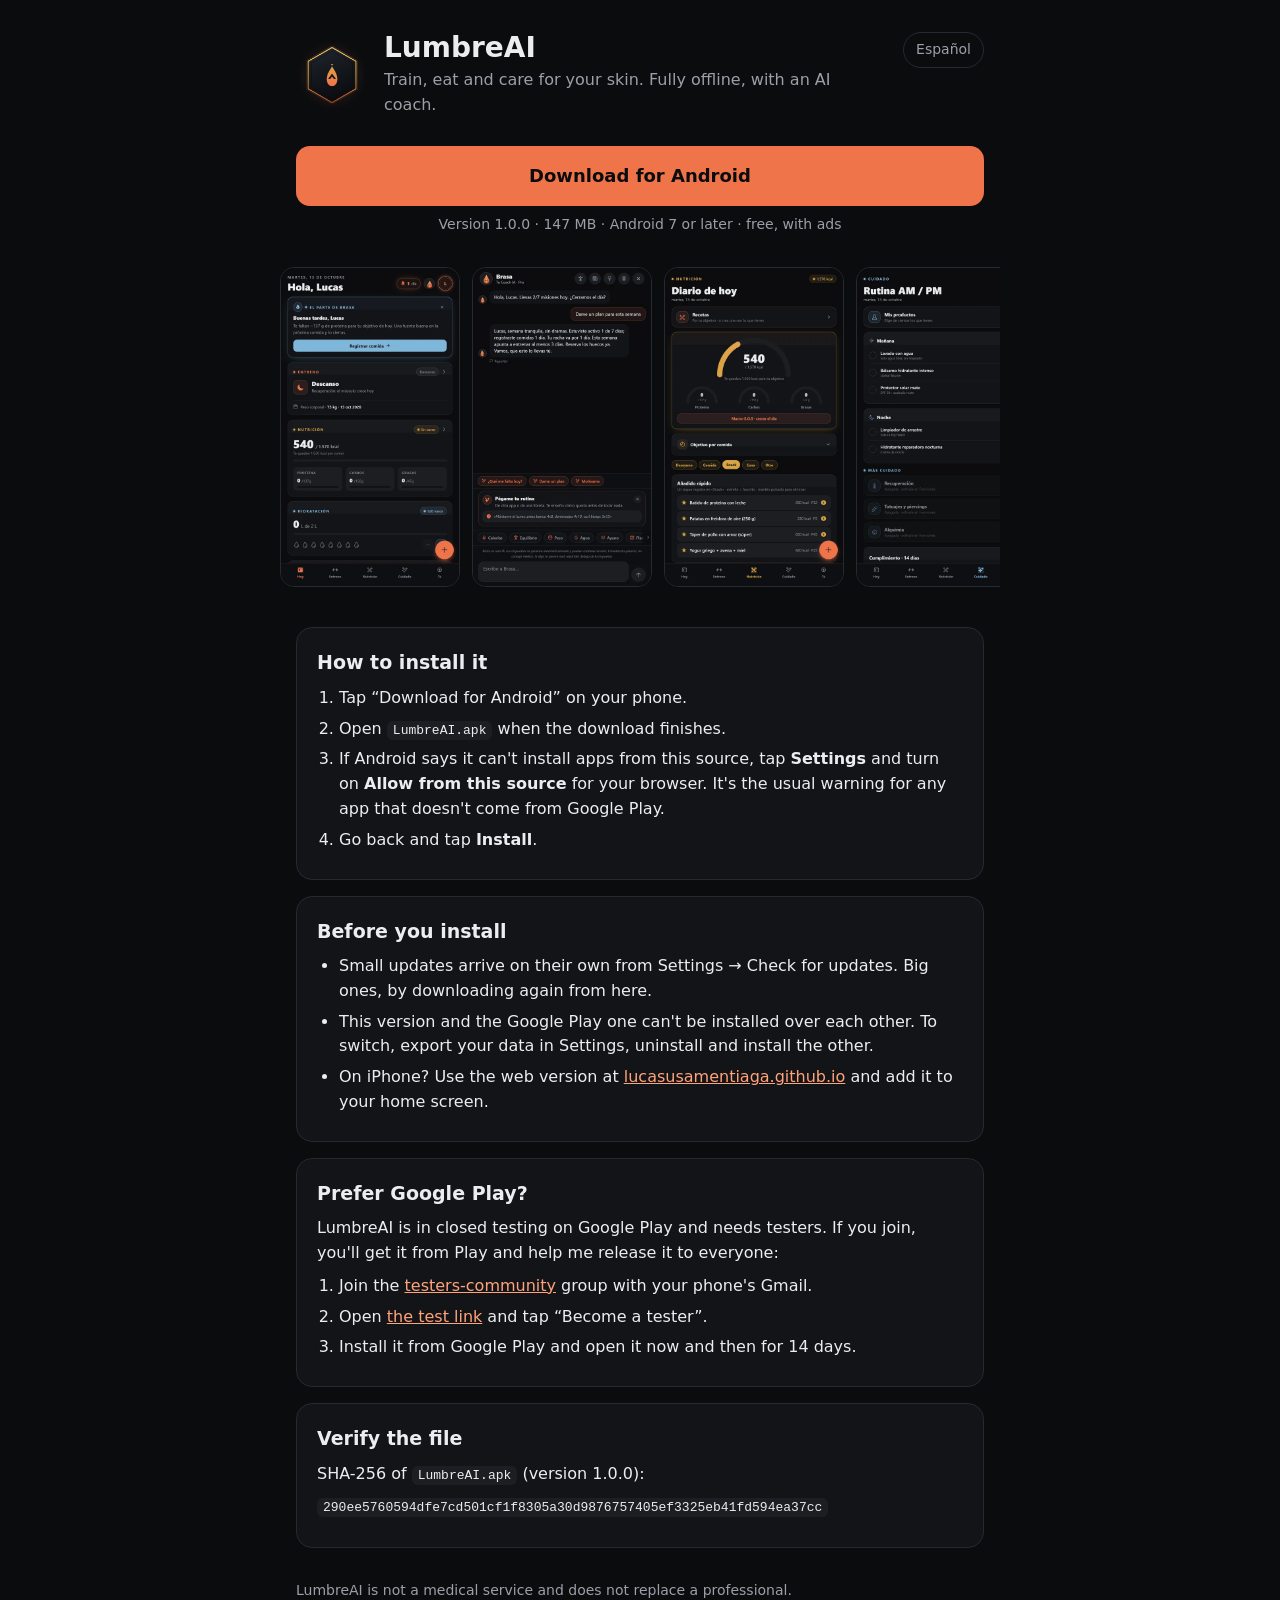
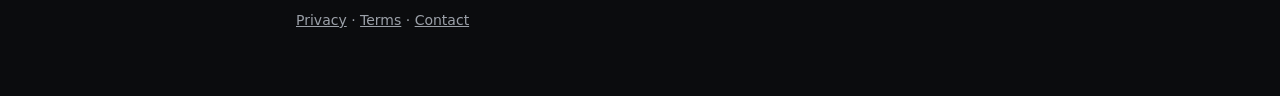
==== descargar/index.html @ 96aeec44 "Pagina de descarga de LumbreAI para Android" ====
<!doctype html>
<html lang="es">
<head>
<meta charset="utf-8">
<meta name="viewport" content="width=device-width, initial-scale=1">
<title>Descargar LumbreAI para Android</title>
<meta name="description" content="Descarga LumbreAI para Android: entrena, come y cuida tu piel, todo offline y con un coach de IA.">
<link rel="icon" href="/icon-192.png">
<style>
  :root {
    --bg: #0B0C0E; --surface: #131418; --raised: #1C1E23; --line: #262932;
    --ink: #ECEDEE; --dim: #9BA0A8; --ember: #F0744A; --ember-hi: #FFA37A;
  }
  * { box-sizing: border-box; }
  html { -webkit-text-size-adjust: 100%; }
  body { margin: 0; background: var(--bg); color: var(--ink);
    font: 16px/1.55 system-ui, -apple-system, "Segoe UI", Roboto, sans-serif; }
  main { max-width: 720px; margin: 0 auto; padding: 32px 16px 56px; }
  header { display: flex; align-items: center; gap: 16px; }
  header img { width: 72px; height: 72px; border-radius: 18px; flex-shrink: 0; }
  h1 { margin: 0; font-size: 28px; line-height: 1.15; }
  .lema { margin: 4px 0 0; color: var(--dim); }
  .idioma { margin-left: auto; align-self: flex-start; background: none; border: 1px solid var(--line);
    color: var(--dim); border-radius: 999px; padding: 6px 12px; font: inherit; font-size: 14px; cursor: pointer; }
  .boton { display: block; margin: 28px 0 8px; padding: 16px 20px; border-radius: 14px; text-align: center;
    background: var(--ember); color: #0B0C0E; font-weight: 700; font-size: 18px; text-decoration: none; }
  .boton:hover, .boton:focus-visible { background: var(--ember-hi); }
  .datos { margin: 0; color: var(--dim); font-size: 14px; text-align: center; }
  .capturas { display: flex; gap: 12px; overflow-x: auto; margin: 32px -16px; padding: 0 16px 8px;
    scroll-snap-type: x mandatory; }
  .capturas img { width: 180px; height: 320px; flex-shrink: 0; border-radius: 14px;
    border: 1px solid var(--line); scroll-snap-align: start; background: var(--surface); }
  section { background: var(--surface); border: 1px solid var(--line); border-radius: 16px;
    padding: 20px; margin: 16px 0; }
  h2 { margin: 0 0 8px; font-size: 19px; }
  ol, ul { margin: 0; padding-left: 22px; }
  li { margin: 6px 0; }
  p { margin: 8px 0; }
  a { color: var(--ember-hi); }
  code { background: var(--raised); padding: 2px 6px; border-radius: 6px; font-size: 13px;
    word-break: break-all; }
  footer { margin-top: 32px; color: var(--dim); font-size: 14px; }
  footer a { color: var(--dim); }
  [data-en] { display: none; }
  html[lang="en"] [data-es] { display: none; }
  html[lang="en"] [data-en] { display: revert; }
</style>
</head>
<body>
<main>
  <header>
    <img src="/icon-512.png" alt="">
    <div>
      <h1>LumbreAI</h1>
      <p class="lema" data-es>Entrena, come y cuida tu piel. Todo offline y con un coach de IA.</p>
      <p class="lema" data-en>Train, eat and care for your skin. Fully offline, with an AI coach.</p>
    </div>
    <button class="idioma" type="button" id="idioma">English</button>
  </header>

  <a class="boton" href="https://github.com/lucasusamentiaga/lucasusamentiaga.github.io/releases/latest/download/LumbreAI.apk">
    <span data-es>Descargar para Android</span><span data-en>Download for Android</span>
  </a>
  <p class="datos" data-es>Versión 1.0.0 · 147 MB · Android 7 o superior · gratis, con anuncios</p>
  <p class="datos" data-en>Version 1.0.0 · 147 MB · Android 7 or later · free, with ads</p>

  <div class="capturas">
    <img src="1-hoy.webp" alt="Pantalla Hoy" loading="lazy" width="180" height="320">
    <img src="2-brasa.webp" alt="Brasa, el coach de IA" loading="lazy" width="180" height="320">
    <img src="3-nutricion.webp" alt="Diario de nutrición" loading="lazy" width="180" height="320">
    <img src="6-skincare.webp" alt="Rutina de skincare" loading="lazy" width="180" height="320">
  </div>

  <section>
    <h2 data-es>Cómo instalarla</h2><h2 data-en>How to install it</h2>
    <ol data-es>
      <li>Pulsa «Descargar para Android» desde tu móvil.</li>
      <li>Abre el archivo <code>LumbreAI.apk</code> cuando termine la descarga.</li>
      <li>Si Android avisa de que no permite instalar apps de esta fuente, toca <strong>Ajustes</strong> y activa <strong>Permitir de esta fuente</strong> para tu navegador. Es el aviso normal de cualquier app que no viene de Google Play.</li>
      <li>Vuelve atrás y pulsa <strong>Instalar</strong>.</li>
    </ol>
    <ol data-en>
      <li>Tap “Download for Android” on your phone.</li>
      <li>Open <code>LumbreAI.apk</code> when the download finishes.</li>
      <li>If Android says it can't install apps from this source, tap <strong>Settings</strong> and turn on <strong>Allow from this source</strong> for your browser. It's the usual warning for any app that doesn't come from Google Play.</li>
      <li>Go back and tap <strong>Install</strong>.</li>
    </ol>
  </section>

  <section>
    <h2 data-es>Antes de instalar</h2><h2 data-en>Before you install</h2>
    <ul data-es>
      <li>Las actualizaciones pequeñas llegan solas desde Ajustes → Buscar actualizaciones. Las grandes, volviendo a descargar desde aquí.</li>
      <li>Esta versión y la de Google Play no se pueden instalar una encima de la otra. Para cambiar, exporta tus datos en Ajustes, desinstala e instala la otra.</li>
      <li>¿Tienes iPhone? Usa la versión web en <a href="/">lucasusamentiaga.github.io</a> y añádela a tu pantalla de inicio.</li>
    </ul>
    <ul data-en>
      <li>Small updates arrive on their own from Settings → Check for updates. Big ones, by downloading again from here.</li>
      <li>This version and the Google Play one can't be installed over each other. To switch, export your data in Settings, uninstall and install the other.</li>
      <li>On iPhone? Use the web version at <a href="/">lucasusamentiaga.github.io</a> and add it to your home screen.</li>
    </ul>
  </section>

  <section>
    <h2 data-es>¿Prefieres Google Play?</h2><h2 data-en>Prefer Google Play?</h2>
    <p data-es>LumbreAI está en prueba cerrada en Google Play y necesita testers. Si te apuntas, la tendrás desde Play y me ayudas a publicarla para todo el mundo:</p>
    <p data-en>LumbreAI is in closed testing on Google Play and needs testers. If you join, you'll get it from Play and help me release it to everyone:</p>
    <ol data-es>
      <li>Únete al grupo <a href="https://groups.google.com/g/testers-community">testers-community</a> con tu Gmail del móvil.</li>
      <li>Abre <a href="https://play.google.com/apps/testing/com.lukit.lumbreai">el enlace de la prueba</a> y pulsa «Convertirse en tester».</li>
      <li>Instálala desde Google Play y ábrela de vez en cuando durante 14 días.</li>
    </ol>
    <ol data-en>
      <li>Join the <a href="https://groups.google.com/g/testers-community">testers-community</a> group with your phone's Gmail.</li>
      <li>Open <a href="https://play.google.com/apps/testing/com.lukit.lumbreai">the test link</a> and tap “Become a tester”.</li>
      <li>Install it from Google Play and open it now and then for 14 days.</li>
    </ol>
  </section>

  <section>
    <h2 data-es>Comprobar el archivo</h2><h2 data-en>Verify the file</h2>
    <p data-es>Huella SHA-256 de <code>LumbreAI.apk</code> (versión 1.0.0):</p>
    <p data-en>SHA-256 of <code>LumbreAI.apk</code> (version 1.0.0):</p>
    <p><code>290ee5760594dfe7cd501cf1f8305a30d9876757405ef3325eb41fd594ea37cc</code></p>
  </section>

  <footer>
    <p data-es>LumbreAI no es un servicio médico ni sustituye a un profesional.</p>
    <p data-en>LumbreAI is not a medical service and does not replace a professional.</p>
    <p>
      <a href="/lumbreai-legal/privacidad.html"><span data-es>Privacidad</span><span data-en>Privacy</span></a> ·
      <a href="/lumbreai-legal/terminos.html"><span data-es>Términos</span><span data-en>Terms</span></a> ·
      <a href="mailto:lucasusamentiaga@gmail.com"><span data-es>Contacto</span><span data-en>Contact</span></a>
    </p>
  </footer>
</main>
<script>
  (function () {
    var raiz = document.documentElement, boton = document.getElementById('idioma');
    function poner(l) {
      raiz.lang = l;
      boton.textContent = l === 'en' ? 'Español' : 'English';
      document.title = l === 'en' ? 'Download LumbreAI for Android' : 'Descargar LumbreAI para Android';
    }
    var guardado = null;
    try { guardado = localStorage.getItem('lumbre-descargar-idioma'); } catch (e) {}
    poner(guardado || ((navigator.language || 'es').toLowerCase().indexOf('es') === 0 ? 'es' : 'en'));
    boton.addEventListener('click', function () {
      var l = raiz.lang === 'en' ? 'es' : 'en';
      poner(l);
      try { localStorage.setItem('lumbre-descargar-idioma', l); } catch (e) {}
    });
  })();
</script>
</body>
</html>
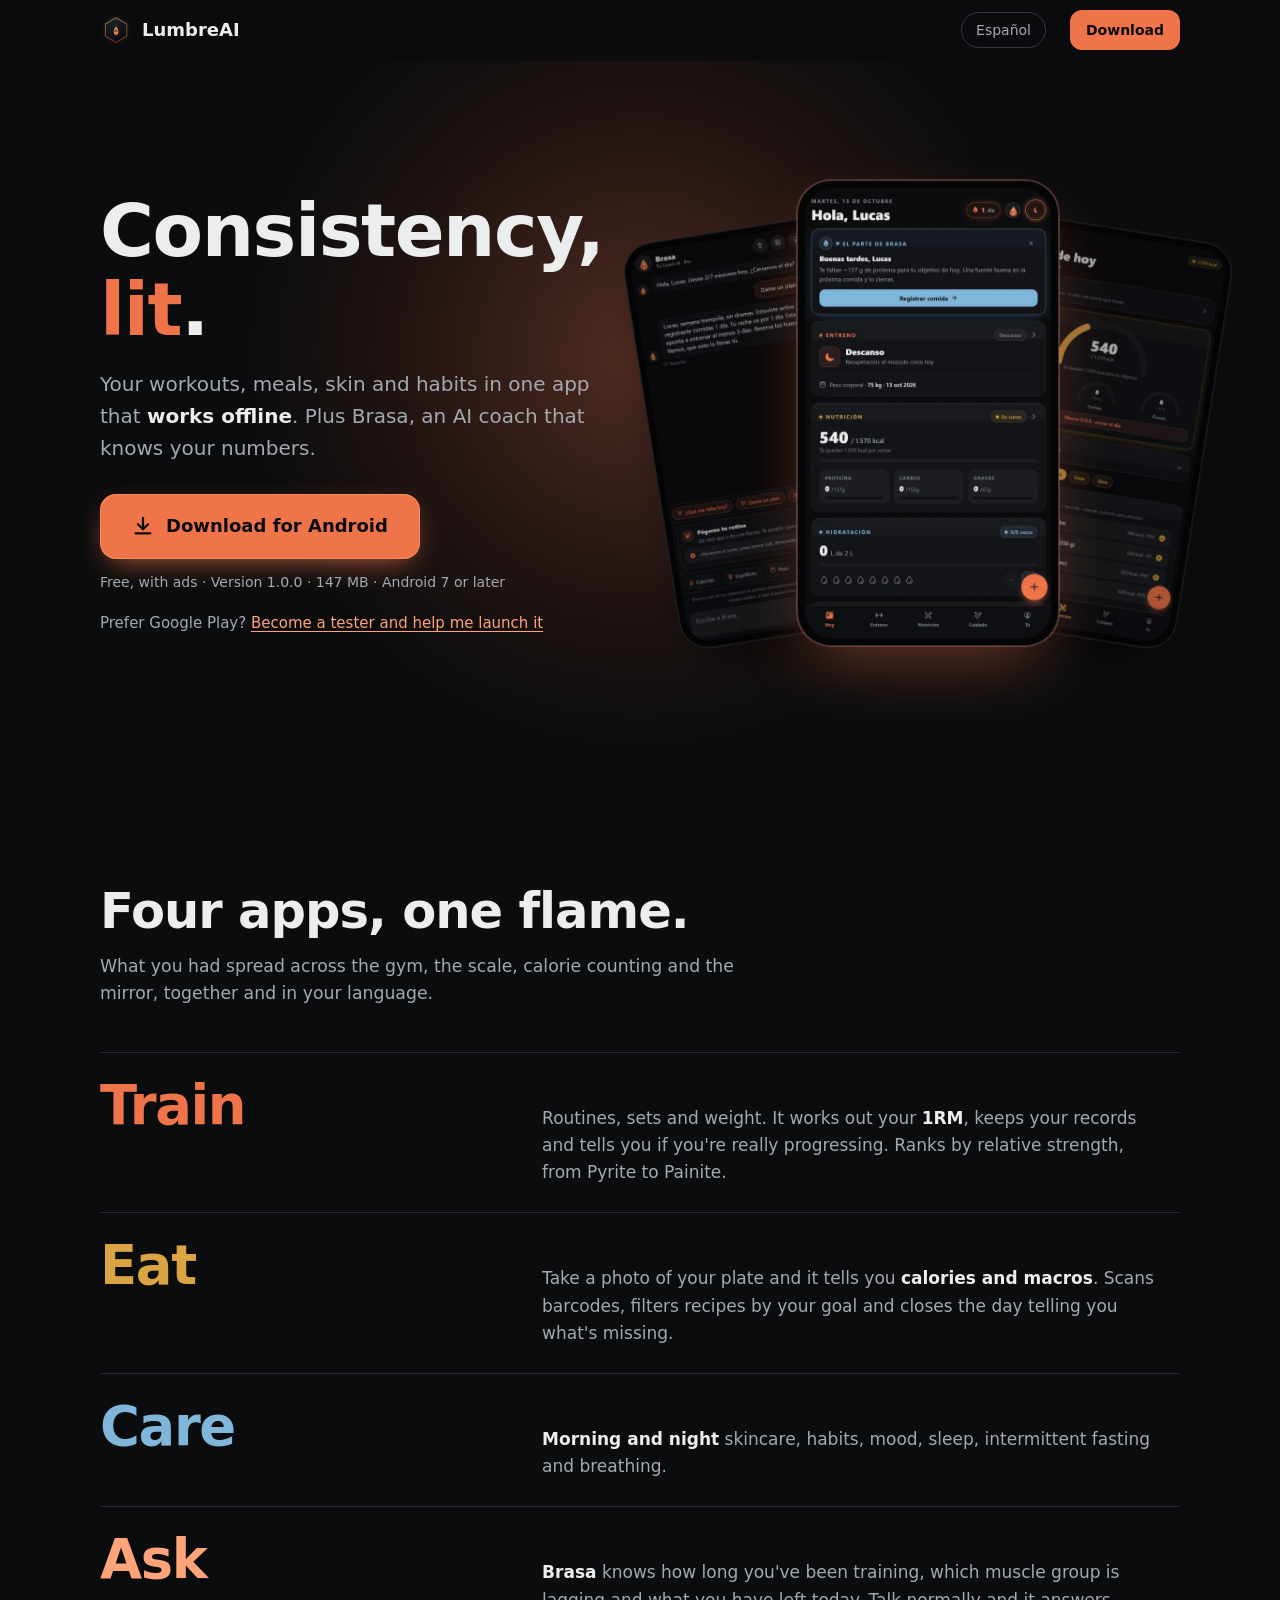
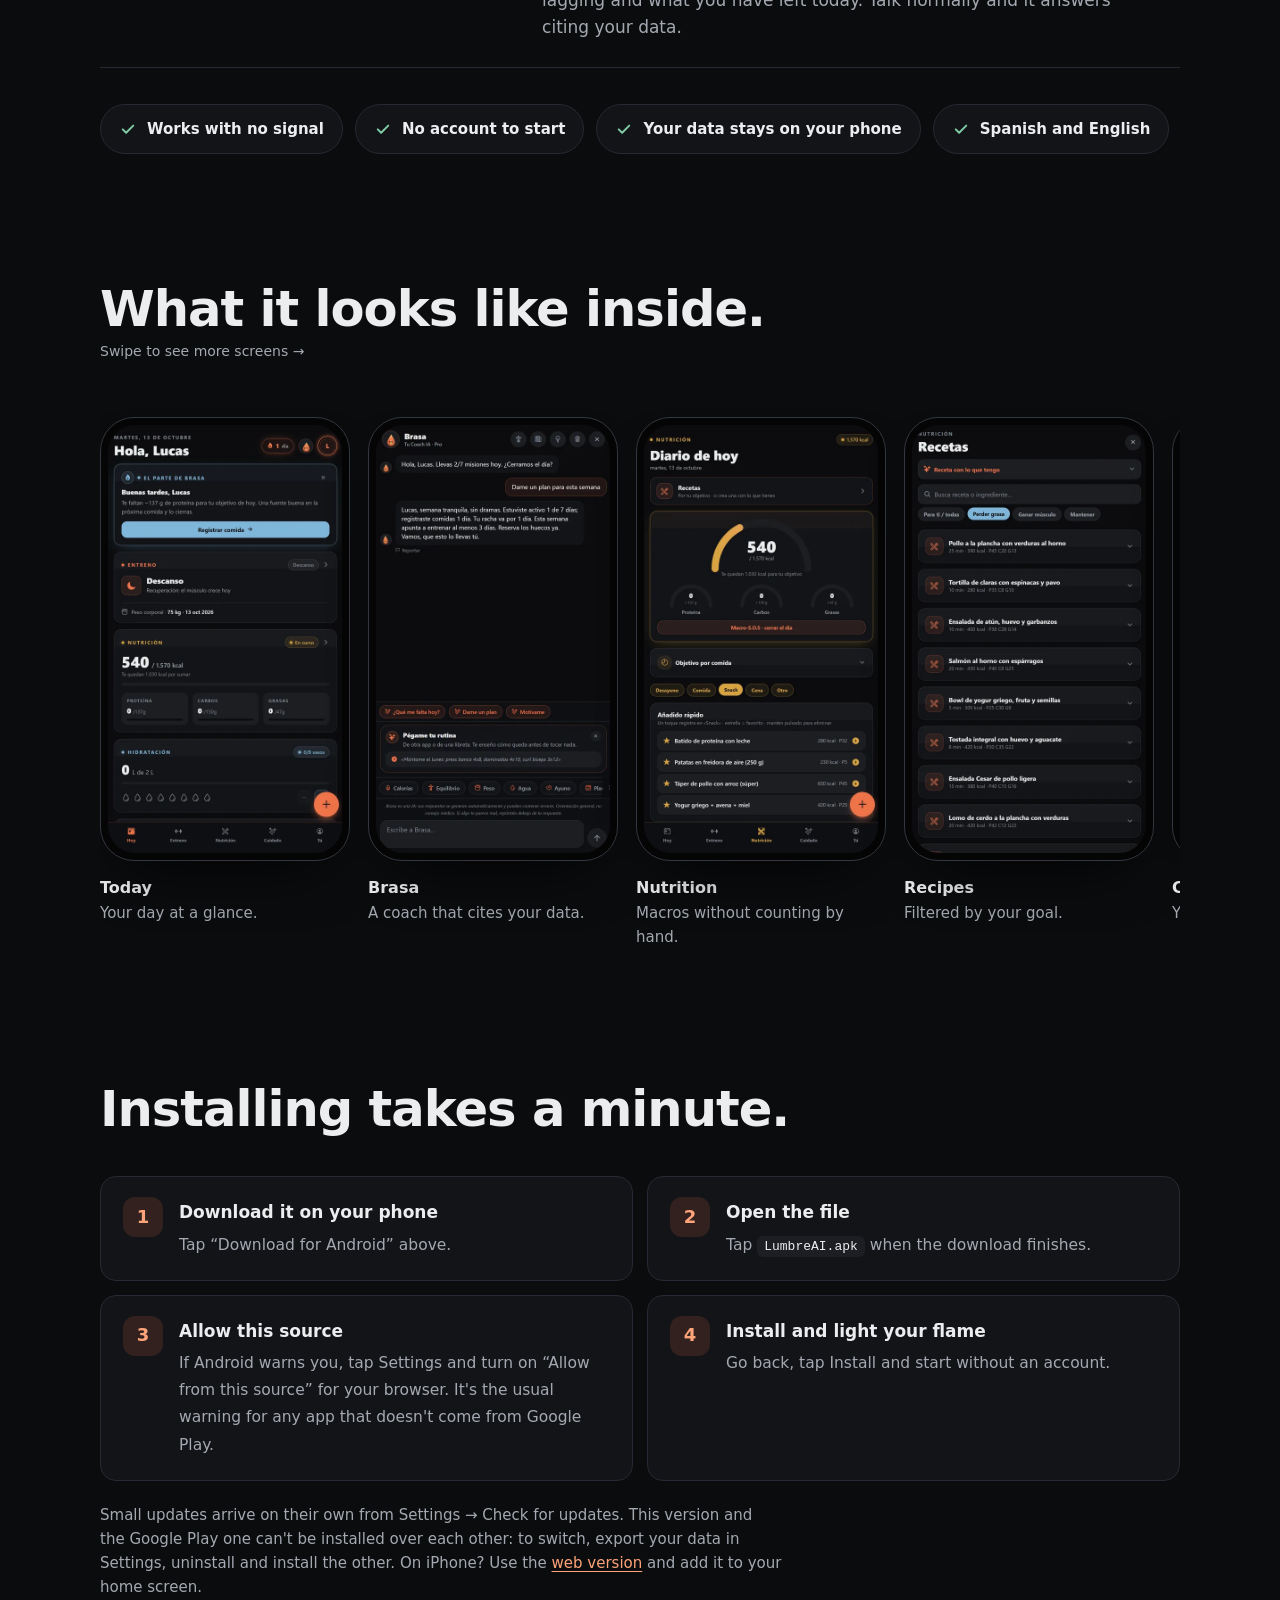
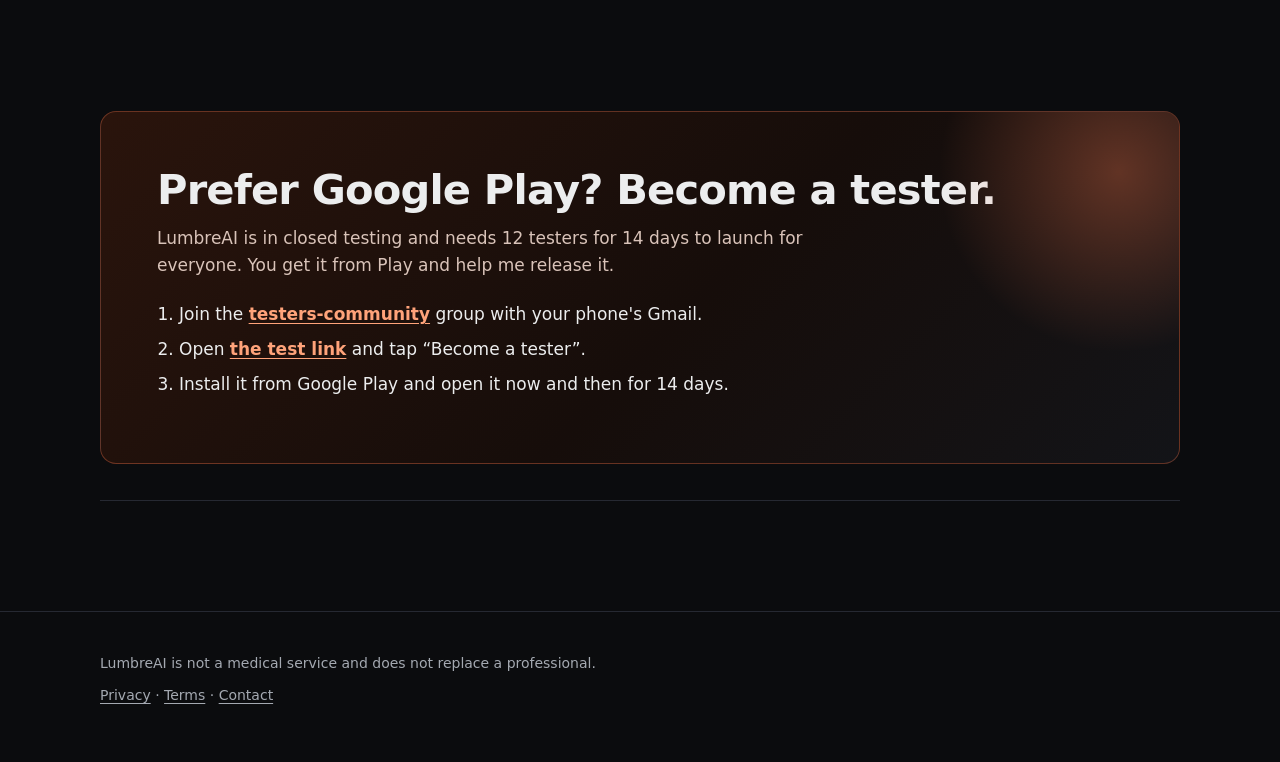
==== commit e5c4d85b: "Pagina de descarga mas visual: portada con telefonos, modulos y galeria" ====
--- a/descargar/index.html
+++ b/descargar/index.html
@@ -2,129 +2,382 @@
 <html lang="es">
 <head>
 <meta charset="utf-8">
-<meta name="viewport" content="width=device-width, initial-scale=1">
+<meta name="viewport" content="width=device-width, initial-scale=1, viewport-fit=cover">
 <title>Descargar LumbreAI para Android</title>
-<meta name="description" content="Descarga LumbreAI para Android: entrena, come y cuida tu piel, todo offline y con un coach de IA.">
+<meta name="description" content="LumbreAI para Android: entrenos, comidas, piel y hábitos en una sola app que funciona sin conexión, con un coach de IA que conoce tus números.">
+<meta name="theme-color" content="#0B0C0E">
+<meta property="og:title" content="LumbreAI para Android">
+<meta property="og:description" content="Entrena, come y cuida tu piel. Todo offline y con un coach de IA.">
+<meta property="og:image" content="https://lucasusamentiaga.github.io/icon-512.png">
 <link rel="icon" href="/icon-192.png">
 <style>
   :root {
-    --bg: #0B0C0E; --surface: #131418; --raised: #1C1E23; --line: #262932;
-    --ink: #ECEDEE; --dim: #9BA0A8; --ember: #F0744A; --ember-hi: #FFA37A;
+    --bg: #0B0C0E;
+    --surface: #131418;
+    --raised: #1C1E23;
+    --line: #262932;
+    --line-hi: #33373F;
+    --ink: #ECEDEE;
+    --dim: #A4A9B1;
+    --ember: #F0744A;
+    --ember-hi: #FFA37A;
+    --ember-lo: #B14A2A;
+    --gold: #D9A441;
+    --glacier: #7FB6D9;
+    --success: #7FCBA6;
+    --ease: cubic-bezier(0.22, 1, 0.36, 1);
+    --ancho: 1120px;
+    --z-cabecera: 10;
   }
   * { box-sizing: border-box; }
-  html { -webkit-text-size-adjust: 100%; }
-  body { margin: 0; background: var(--bg); color: var(--ink);
-    font: 16px/1.55 system-ui, -apple-system, "Segoe UI", Roboto, sans-serif; }
-  main { max-width: 720px; margin: 0 auto; padding: 32px 16px 56px; }
-  header { display: flex; align-items: center; gap: 16px; }
-  header img { width: 72px; height: 72px; border-radius: 18px; flex-shrink: 0; }
-  h1 { margin: 0; font-size: 28px; line-height: 1.15; }
-  .lema { margin: 4px 0 0; color: var(--dim); }
-  .idioma { margin-left: auto; align-self: flex-start; background: none; border: 1px solid var(--line);
-    color: var(--dim); border-radius: 999px; padding: 6px 12px; font: inherit; font-size: 14px; cursor: pointer; }
-  .boton { display: block; margin: 28px 0 8px; padding: 16px 20px; border-radius: 14px; text-align: center;
-    background: var(--ember); color: #0B0C0E; font-weight: 700; font-size: 18px; text-decoration: none; }
-  .boton:hover, .boton:focus-visible { background: var(--ember-hi); }
-  .datos { margin: 0; color: var(--dim); font-size: 14px; text-align: center; }
-  .capturas { display: flex; gap: 12px; overflow-x: auto; margin: 32px -16px; padding: 0 16px 8px;
-    scroll-snap-type: x mandatory; }
-  .capturas img { width: 180px; height: 320px; flex-shrink: 0; border-radius: 14px;
-    border: 1px solid var(--line); scroll-snap-align: start; background: var(--surface); }
-  section { background: var(--surface); border: 1px solid var(--line); border-radius: 16px;
-    padding: 20px; margin: 16px 0; }
-  h2 { margin: 0 0 8px; font-size: 19px; }
-  ol, ul { margin: 0; padding-left: 22px; }
-  li { margin: 6px 0; }
-  p { margin: 8px 0; }
-  a { color: var(--ember-hi); }
-  code { background: var(--raised); padding: 2px 6px; border-radius: 6px; font-size: 13px;
-    word-break: break-all; }
-  footer { margin-top: 32px; color: var(--dim); font-size: 14px; }
-  footer a { color: var(--dim); }
+  html { -webkit-text-size-adjust: 100%; scroll-behavior: smooth; }
+  body {
+    margin: 0;
+    background: var(--bg);
+    color: var(--ink);
+    font: 17px/1.6 system-ui, -apple-system, "Segoe UI", Roboto, "Helvetica Neue", sans-serif;
+    overflow-x: clip;
+  }
+  html { overflow-x: clip; }
+  img { display: block; max-width: 100%; }
+  a { color: var(--ember-hi); text-underline-offset: 3px; }
+  h1, h2, h3 { text-wrap: balance; margin: 0; line-height: 1.08; letter-spacing: -0.02em; }
+  p { margin: 0; text-wrap: pretty; }
+  .contenedor { max-width: var(--ancho); margin: 0 auto; padding: 0 20px; }
+
   [data-en] { display: none; }
   html[lang="en"] [data-es] { display: none; }
   html[lang="en"] [data-en] { display: revert; }
+
+  /* ---------- Cabecera ---------- */
+  .barra {
+    position: sticky; top: 0; z-index: var(--z-cabecera);
+    background: rgb(11 12 14 / 0.82);
+    backdrop-filter: blur(12px); -webkit-backdrop-filter: blur(12px);
+    border-bottom: 1px solid transparent;
+  }
+  .barra .contenedor { display: flex; align-items: center; gap: 12px; height: 60px; }
+  .marca { display: flex; align-items: center; gap: 10px; color: var(--ink); text-decoration: none; font-weight: 800; font-size: 18px; }
+  .marca img { width: 32px; height: 32px; border-radius: 9px; }
+  .idioma {
+    margin-left: auto; background: none; color: var(--dim); font: inherit; font-size: 14px;
+    border: 1px solid var(--line-hi); border-radius: 999px; padding: 6px 14px; cursor: pointer;
+  }
+  .idioma:hover { color: var(--ink); border-color: var(--dim); }
+  .barra .mini { display: none; }
+
+  /* ---------- Portada ---------- */
+  .portada { position: relative; padding: 40px 0 72px; isolation: isolate; overflow-x: clip; }
+  .portada::before {
+    content: ""; position: absolute; z-index: -1;
+    left: 50%; top: 40%; width: min(1100px, 160vw); aspect-ratio: 1;
+    translate: -50% -50%;
+    background: radial-gradient(closest-side, rgb(240 116 74 / 0.30), rgb(177 74 42 / 0.12) 45%, transparent 72%);
+    animation: latido 5.5s ease-in-out infinite alternate;
+    pointer-events: none;
+  }
+  @keyframes latido {
+    from { opacity: 0.75; scale: 0.96; }
+    to   { opacity: 1;    scale: 1.04; }
+  }
+  .portada .contenedor { display: grid; gap: 48px; align-items: center; }
+  .titular h1 { font-size: clamp(2.6rem, 8vw, 4.6rem); font-weight: 850; }
+  .titular h1 em { font-style: normal; color: var(--ember); }
+  .bajada { margin-top: 18px; font-size: clamp(1.05rem, 2.4vw, 1.25rem); color: var(--dim); max-width: 34em; }
+  .bajada strong { color: var(--ink); font-weight: 600; }
+
+  .descargar {
+    display: inline-flex; align-items: center; justify-content: center; gap: 12px;
+    margin-top: 30px; padding: 18px 28px; min-width: min(100%, 320px);
+    border-radius: 16px; text-decoration: none;
+    background: var(--ember); color: #0B0C0E; font-weight: 800; font-size: 18px;
+    box-shadow: 0 0 0 1px rgb(255 163 122 / 0.5) inset, 0 10px 30px -10px rgb(240 116 74 / 0.8);
+    transition: background-color 200ms var(--ease), translate 200ms var(--ease), box-shadow 200ms var(--ease);
+  }
+  .descargar:hover { background: var(--ember-hi); translate: 0 -2px; box-shadow: 0 0 0 1px rgb(255 163 122 / 0.6) inset, 0 16px 36px -10px rgb(240 116 74 / 0.9); }
+  .descargar:active { translate: 0 0; }
+  .descargar:focus-visible, .idioma:focus-visible, a:focus-visible, summary:focus-visible { outline: 2px solid var(--ember-hi); outline-offset: 3px; }
+  .descargar svg { width: 22px; height: 22px; flex-shrink: 0; }
+  .datos { margin-top: 12px; color: var(--dim); font-size: 14px; }
+  .otra-via { margin-top: 18px; font-size: 15px; color: var(--dim); }
+
+  /* ---------- Teléfonos ---------- */
+  .telefono {
+    position: relative; width: 100%;
+    aspect-ratio: 9 / 16; padding: 7px;
+    background: #050506; border-radius: 34px;
+    border: 1px solid var(--line-hi);
+    box-shadow: 0 30px 60px -30px rgb(0 0 0 / 0.9);
+  }
+  .telefono img { width: 100%; height: 100%; object-fit: cover; border-radius: 27px; }
+  .abanico { position: relative; height: clamp(380px, 92vw, 560px); max-width: 560px; margin: 0 auto; width: 100%; }
+  .abanico .pieza { position: absolute; top: 50%; left: 50%; width: clamp(170px, 44vw, 262px); translate: -50% -50%; }
+  .abanico .pieza:nth-child(1) { rotate: -9deg; scale: 0.88; translate: -112% -46%; z-index: 1; }
+  .abanico .pieza:nth-child(2) { z-index: 3; }
+  .abanico .pieza:nth-child(3) { rotate: 9deg; scale: 0.88; translate: 12% -46%; z-index: 2; }
+  .abanico .pieza:nth-child(1) .telefono, .abanico .pieza:nth-child(3) .telefono { filter: brightness(0.72); }
+  .abanico .pieza:nth-child(2) .telefono { box-shadow: 0 0 0 1px rgb(240 116 74 / 0.35), 0 30px 70px -20px rgb(240 116 74 / 0.45); }
+  .abanico .telefono { animation: subir 900ms var(--ease) both; }
+  .abanico .pieza:nth-child(1) .telefono { animation-delay: 120ms; }
+  .abanico .pieza:nth-child(3) .telefono { animation-delay: 220ms; }
+  @keyframes subir { from { opacity: 0; translate: 0 36px; } to { opacity: 1; translate: 0 0; } }
+
+  /* ---------- Bloques ---------- */
+  .bloque { padding: 88px 0; }
+  .bloque h2 { font-size: clamp(2rem, 5vw, 3.1rem); font-weight: 820; }
+  .bloque .intro { margin-top: 14px; color: var(--dim); max-width: 38em; font-size: 1.08rem; }
+
+  /* Módulos: lista tipográfica, cada uno en su color de la app */
+  .modulos { list-style: none; margin: 44px 0 0; padding: 0; border-top: 1px solid var(--line); }
+  .modulos li {
+    display: grid; gap: 6px 32px; padding: 26px 0;
+    border-bottom: 1px solid var(--line);
+  }
+  .modulos .nombre { font-size: clamp(2rem, 6vw, 3.4rem); font-weight: 850; line-height: 1; letter-spacing: -0.025em; }
+  .modulos p { color: var(--dim); max-width: 36em; }
+  .modulos p strong { color: var(--ink); font-weight: 600; }
+  .c-ember { color: var(--ember); } .c-gold { color: var(--gold); } .c-glacier { color: var(--glacier); } .c-hi { color: var(--ember-hi); }
+
+  /* Galería deslizable */
+  .galeria {
+    display: flex; gap: 18px; overflow-x: auto; scroll-snap-type: x mandatory;
+    margin: 40px -20px 0; padding: 10px 20px 22px; scrollbar-width: thin; scrollbar-color: var(--line-hi) transparent;
+  }
+  .galeria figure { margin: 0; flex: 0 0 clamp(200px, 58vw, 250px); scroll-snap-align: center; }
+  .galeria figcaption { margin-top: 14px; font-size: 15px; color: var(--dim); }
+  .galeria figcaption b { display: block; color: var(--ink); font-size: 16px; }
+  .pista { margin-top: 4px; color: var(--dim); font-size: 14px; }
+
+  /* Principios */
+  .principios { display: flex; flex-wrap: wrap; gap: 12px; margin-top: 36px; padding: 0; list-style: none; }
+  .principios li {
+    display: inline-flex; align-items: center; gap: 10px;
+    padding: 12px 18px; border-radius: 999px; background: var(--surface); border: 1px solid var(--line);
+    font-weight: 600; font-size: 15px;
+  }
+  .principios svg { width: 18px; height: 18px; color: var(--success); flex-shrink: 0; }
+
+  /* Pasos: una secuencia de verdad */
+  .pasos { list-style: none; padding: 0; margin: 40px 0 0; display: grid; gap: 14px; counter-reset: paso; }
+  .pasos li {
+    counter-increment: paso; position: relative;
+    padding: 22px 22px 22px 78px; border-radius: 16px; background: var(--surface); border: 1px solid var(--line);
+  }
+  .pasos li::before {
+    content: counter(paso); position: absolute; left: 22px; top: 20px;
+    width: 40px; height: 40px; border-radius: 12px; display: grid; place-items: center;
+    background: rgb(240 116 74 / 0.14); color: var(--ember-hi); font-weight: 800; font-size: 18px;
+  }
+  .pasos b { display: block; font-size: 17px; margin-bottom: 4px; }
+  .pasos span { color: var(--dim); font-size: 15.5px; }
+  .nota { margin-top: 22px; color: var(--dim); font-size: 15px; max-width: 46em; }
+
+  /* Google Play */
+  .play {
+    position: relative; overflow: hidden; border-radius: 16px; padding: clamp(28px, 6vw, 56px);
+    background: linear-gradient(135deg, #2a140c, #160d0a 55%, var(--surface));
+    border: 1px solid rgb(240 116 74 / 0.35);
+  }
+  .play::after {
+    content: ""; position: absolute; right: -120px; top: -120px; width: 360px; height: 360px;
+    background: radial-gradient(closest-side, rgb(240 116 74 / 0.35), transparent); pointer-events: none;
+  }
+  .play h2 { font-size: clamp(1.8rem, 4.5vw, 2.6rem); position: relative; }
+  .play p { margin-top: 12px; color: #D9C3B9; max-width: 40em; position: relative; }
+  .play ol { position: relative; margin: 22px 0 0; padding-left: 22px; color: var(--ink); }
+  .play li { margin: 8px 0; }
+  .play a { color: var(--ember-hi); font-weight: 600; }
+
+  /* Comprobar y pie */
+  details { margin-top: 36px; border-top: 1px solid var(--line); padding-top: 22px; }
+  summary { cursor: pointer; font-weight: 700; }
+  details p { margin-top: 12px; color: var(--dim); font-size: 15px; }
+  code { font-family: ui-monospace, SFMono-Regular, Menlo, Consolas, monospace; font-size: 13px; background: var(--raised); padding: 3px 7px; border-radius: 6px; word-break: break-all; color: var(--ink); }
+  footer { padding: 40px 0 56px; border-top: 1px solid var(--line); color: var(--dim); font-size: 14px; }
+  footer .contenedor { display: grid; gap: 10px; }
+  footer a { color: var(--dim); }
+  footer a:hover { color: var(--ink); }
+
+  /* Aparición al hacer scroll: solo donde el navegador lo soporta; si no, todo está visible */
+  @supports (animation-timeline: view()) {
+    .modulos li, .pasos li, .galeria figure {
+      animation: asomar linear both;
+      animation-timeline: view();
+      animation-range: entry 0% entry 60%;
+    }
+    @keyframes asomar { from { opacity: 0.25; translate: 0 24px; } to { opacity: 1; translate: 0 0; } }
+  }
+
+  @media (min-width: 720px) {
+    .modulos li { grid-template-columns: minmax(220px, 0.9fr) 1.4fr; align-items: baseline; }
+    .pasos { grid-template-columns: 1fr 1fr; }
+  }
+  @media (min-width: 960px) {
+    .portada { padding: 72px 0 104px; }
+    .portada .contenedor { grid-template-columns: 1.05fr 1fr; }
+    .barra .mini { display: inline-flex; margin-left: 12px; padding: 9px 16px; border-radius: 12px; background: var(--ember); color: #0B0C0E; font-weight: 700; font-size: 14px; text-decoration: none; }
+    .barra .mini:hover { background: var(--ember-hi); }
+    .idioma { margin-left: auto; }
+    .galeria { margin: 44px 0 0; padding: 10px 0 22px; }
+  }
+  @media (prefers-reduced-motion: reduce) {
+    html { scroll-behavior: auto; }
+    .portada::before, .abanico .telefono, .modulos li, .pasos li, .galeria figure { animation: none !important; }
+    .descargar { transition: none; }
+  }
 </style>
 </head>
 <body>
-<main>
-  <header>
-    <img src="/icon-512.png" alt="">
-    <div>
-      <h1>LumbreAI</h1>
-      <p class="lema" data-es>Entrena, come y cuida tu piel. Todo offline y con un coach de IA.</p>
-      <p class="lema" data-en>Train, eat and care for your skin. Fully offline, with an AI coach.</p>
+<header class="barra">
+  <div class="contenedor">
+    <a class="marca" href="#arriba"><img src="/icon-192.png" alt="" width="32" height="32">LumbreAI</a>
+    <button class="idioma" type="button" id="idioma">English</button>
+    <a class="mini" href="https://github.com/lucasusamentiaga/lucasusamentiaga.github.io/releases/latest/download/LumbreAI.apk"><span data-es>Descargar</span><span data-en>Download</span></a>
+  </div>
+</header>
+
+<main id="arriba">
+  <section class="portada">
+    <div class="contenedor">
+      <div class="titular">
+        <h1>
+          <span data-es>La constancia, <em>encendida</em>.</span>
+          <span data-en>Consistency, <em>lit</em>.</span>
+        </h1>
+        <p class="bajada" data-es>Tus entrenos, lo que comes, tu piel y tus hábitos en una sola app que <strong>funciona sin conexión</strong>. Y Brasa, un coach de IA que conoce tus números.</p>
+        <p class="bajada" data-en>Your workouts, meals, skin and habits in one app that <strong>works offline</strong>. Plus Brasa, an AI coach that knows your numbers.</p>
+        <a class="descargar" href="https://github.com/lucasusamentiaga/lucasusamentiaga.github.io/releases/latest/download/LumbreAI.apk">
+          <svg viewBox="0 0 24 24" fill="none" stroke="currentColor" stroke-width="2.4" stroke-linecap="round" stroke-linejoin="round" aria-hidden="true"><path d="M12 3v12"/><path d="m6.5 10 5.5 5.5L17.5 10"/><path d="M4 20h16"/></svg>
+          <span data-es>Descargar para Android</span><span data-en>Download for Android</span>
+        </a>
+        <p class="datos" data-es>Gratis, con anuncios · Versión 1.0.0 · 147&nbsp;MB · Android&nbsp;7 o superior</p>
+        <p class="datos" data-en>Free, with ads · Version 1.0.0 · 147&nbsp;MB · Android&nbsp;7 or later</p>
+        <p class="otra-via" data-es>¿Prefieres Google Play? <a href="#play">Hazte tester y ayúdame a publicarla</a></p>
+        <p class="otra-via" data-en>Prefer Google Play? <a href="#play">Become a tester and help me launch it</a></p>
+      </div>
+
+      <div class="abanico" aria-hidden="true">
+        <div class="pieza"><div class="telefono"><img src="2-brasa.webp" alt="" width="540" height="960"></div></div>
+        <div class="pieza"><div class="telefono"><img src="1-hoy.webp" alt="" width="540" height="960" fetchpriority="high"></div></div>
+        <div class="pieza"><div class="telefono"><img src="3-nutricion.webp" alt="" width="540" height="960"></div></div>
+      </div>
     </div>
-    <button class="idioma" type="button" id="idioma">English</button>
-  </header>
-
-  <a class="boton" href="https://github.com/lucasusamentiaga/lucasusamentiaga.github.io/releases/latest/download/LumbreAI.apk">
-    <span data-es>Descargar para Android</span><span data-en>Download for Android</span>
-  </a>
-  <p class="datos" data-es>Versión 1.0.0 · 147 MB · Android 7 o superior · gratis, con anuncios</p>
-  <p class="datos" data-en>Version 1.0.0 · 147 MB · Android 7 or later · free, with ads</p>
-
-  <div class="capturas">
-    <img src="1-hoy.webp" alt="Pantalla Hoy" loading="lazy" width="180" height="320">
-    <img src="2-brasa.webp" alt="Brasa, el coach de IA" loading="lazy" width="180" height="320">
-    <img src="3-nutricion.webp" alt="Diario de nutrición" loading="lazy" width="180" height="320">
-    <img src="6-skincare.webp" alt="Rutina de skincare" loading="lazy" width="180" height="320">
-  </div>
-
-  <section>
-    <h2 data-es>Cómo instalarla</h2><h2 data-en>How to install it</h2>
-    <ol data-es>
-      <li>Pulsa «Descargar para Android» desde tu móvil.</li>
-      <li>Abre el archivo <code>LumbreAI.apk</code> cuando termine la descarga.</li>
-      <li>Si Android avisa de que no permite instalar apps de esta fuente, toca <strong>Ajustes</strong> y activa <strong>Permitir de esta fuente</strong> para tu navegador. Es el aviso normal de cualquier app que no viene de Google Play.</li>
-      <li>Vuelve atrás y pulsa <strong>Instalar</strong>.</li>
-    </ol>
-    <ol data-en>
-      <li>Tap “Download for Android” on your phone.</li>
-      <li>Open <code>LumbreAI.apk</code> when the download finishes.</li>
-      <li>If Android says it can't install apps from this source, tap <strong>Settings</strong> and turn on <strong>Allow from this source</strong> for your browser. It's the usual warning for any app that doesn't come from Google Play.</li>
-      <li>Go back and tap <strong>Install</strong>.</li>
-    </ol>
   </section>
 
-  <section>
-    <h2 data-es>Antes de instalar</h2><h2 data-en>Before you install</h2>
-    <ul data-es>
-      <li>Las actualizaciones pequeñas llegan solas desde Ajustes → Buscar actualizaciones. Las grandes, volviendo a descargar desde aquí.</li>
-      <li>Esta versión y la de Google Play no se pueden instalar una encima de la otra. Para cambiar, exporta tus datos en Ajustes, desinstala e instala la otra.</li>
-      <li>¿Tienes iPhone? Usa la versión web en <a href="/">lucasusamentiaga.github.io</a> y añádela a tu pantalla de inicio.</li>
-    </ul>
-    <ul data-en>
-      <li>Small updates arrive on their own from Settings → Check for updates. Big ones, by downloading again from here.</li>
-      <li>This version and the Google Play one can't be installed over each other. To switch, export your data in Settings, uninstall and install the other.</li>
-      <li>On iPhone? Use the web version at <a href="/">lucasusamentiaga.github.io</a> and add it to your home screen.</li>
-    </ul>
+  <section class="bloque">
+    <div class="contenedor">
+      <h2 data-es>Cuatro apps, una sola lumbre.</h2>
+      <h2 data-en>Four apps, one flame.</h2>
+      <p class="intro" data-es>Lo que llevabas repartido entre el gimnasio, la báscula, las calorías y el espejo, junto y en tu idioma.</p>
+      <p class="intro" data-en>What you had spread across the gym, the scale, calorie counting and the mirror, together and in your language.</p>
+      <ul class="modulos">
+        <li>
+          <span class="nombre c-ember" data-es>Entrena</span><span class="nombre c-ember" data-en>Train</span>
+          <p data-es>Rutinas, series y peso. Calcula tu <strong>1RM</strong>, guarda tus récords y te dice si progresas de verdad. Rangos por fuerza relativa, de Pirita a Painita.</p>
+          <p data-en>Routines, sets and weight. It works out your <strong>1RM</strong>, keeps your records and tells you if you're really progressing. Ranks by relative strength, from Pyrite to Painite.</p>
+        </li>
+        <li>
+          <span class="nombre c-gold" data-es>Come</span><span class="nombre c-gold" data-en>Eat</span>
+          <p data-es>Haz una foto del plato y te dice <strong>calorías y macros</strong>. Lee códigos de barras, filtra recetas por tu objetivo y cierra el día diciéndote qué te falta.</p>
+          <p data-en>Take a photo of your plate and it tells you <strong>calories and macros</strong>. Scans barcodes, filters recipes by your goal and closes the day telling you what's missing.</p>
+        </li>
+        <li>
+          <span class="nombre c-glacier" data-es>Cuídate</span><span class="nombre c-glacier" data-en>Care</span>
+          <p data-es>Rutina de piel de <strong>mañana y noche</strong>, hábitos, ánimo, sueño, ayuno intermitente y respiración.</p>
+          <p data-en><strong>Morning and night</strong> skincare, habits, mood, sleep, intermittent fasting and breathing.</p>
+        </li>
+        <li>
+          <span class="nombre c-hi" data-es>Pregunta</span><span class="nombre c-hi" data-en>Ask</span>
+          <p data-es><strong>Brasa</strong> sabe cuánto llevas entrenando, qué grupo vas flojo y cuánto te queda hoy. Le hablas normal y te contesta citando tus datos.</p>
+          <p data-en><strong>Brasa</strong> knows how long you've been training, which muscle group is lagging and what you have left today. Talk normally and it answers citing your data.</p>
+        </li>
+      </ul>
+
+      <ul class="principios">
+        <li><svg viewBox="0 0 24 24" fill="none" stroke="currentColor" stroke-width="2.6" stroke-linecap="round" stroke-linejoin="round" aria-hidden="true"><path d="m5 12.5 4.5 4.5L19 7.5"/></svg><span data-es>Funciona sin cobertura</span><span data-en>Works with no signal</span></li>
+        <li><svg viewBox="0 0 24 24" fill="none" stroke="currentColor" stroke-width="2.6" stroke-linecap="round" stroke-linejoin="round" aria-hidden="true"><path d="m5 12.5 4.5 4.5L19 7.5"/></svg><span data-es>Sin cuenta para empezar</span><span data-en>No account to start</span></li>
+        <li><svg viewBox="0 0 24 24" fill="none" stroke="currentColor" stroke-width="2.6" stroke-linecap="round" stroke-linejoin="round" aria-hidden="true"><path d="m5 12.5 4.5 4.5L19 7.5"/></svg><span data-es>Tus datos, en tu móvil</span><span data-en>Your data stays on your phone</span></li>
+        <li><svg viewBox="0 0 24 24" fill="none" stroke="currentColor" stroke-width="2.6" stroke-linecap="round" stroke-linejoin="round" aria-hidden="true"><path d="m5 12.5 4.5 4.5L19 7.5"/></svg><span data-es>Español e inglés</span><span data-en>Spanish and English</span></li>
+      </ul>
+    </div>
   </section>
 
-  <section>
-    <h2 data-es>¿Prefieres Google Play?</h2><h2 data-en>Prefer Google Play?</h2>
-    <p data-es>LumbreAI está en prueba cerrada en Google Play y necesita testers. Si te apuntas, la tendrás desde Play y me ayudas a publicarla para todo el mundo:</p>
-    <p data-en>LumbreAI is in closed testing on Google Play and needs testers. If you join, you'll get it from Play and help me release it to everyone:</p>
-    <ol data-es>
-      <li>Únete al grupo <a href="https://groups.google.com/g/testers-community">testers-community</a> con tu Gmail del móvil.</li>
-      <li>Abre <a href="https://play.google.com/apps/testing/com.lukit.lumbreai">el enlace de la prueba</a> y pulsa «Convertirse en tester».</li>
-      <li>Instálala desde Google Play y ábrela de vez en cuando durante 14 días.</li>
-    </ol>
-    <ol data-en>
-      <li>Join the <a href="https://groups.google.com/g/testers-community">testers-community</a> group with your phone's Gmail.</li>
-      <li>Open <a href="https://play.google.com/apps/testing/com.lukit.lumbreai">the test link</a> and tap “Become a tester”.</li>
-      <li>Install it from Google Play and open it now and then for 14 days.</li>
-    </ol>
+  <section class="bloque" style="padding-top: 24px;">
+    <div class="contenedor">
+      <h2 data-es>Así se ve por dentro.</h2>
+      <h2 data-en>What it looks like inside.</h2>
+      <p class="pista" data-es>Desliza para ver más pantallas →</p>
+      <p class="pista" data-en>Swipe to see more screens →</p>
+      <div class="galeria" tabindex="0" aria-label="Capturas de LumbreAI">
+        <figure><div class="telefono"><img src="1-hoy.webp" alt="Pantalla Hoy de LumbreAI" loading="lazy" width="540" height="960"></div>
+          <figcaption data-es><b>Hoy</b>Tu día de un vistazo.</figcaption><figcaption data-en><b>Today</b>Your day at a glance.</figcaption></figure>
+        <figure><div class="telefono"><img src="2-brasa.webp" alt="Chat con Brasa, el coach de IA" loading="lazy" width="540" height="960"></div>
+          <figcaption data-es><b>Brasa</b>Un coach que cita tus datos.</figcaption><figcaption data-en><b>Brasa</b>A coach that cites your data.</figcaption></figure>
+        <figure><div class="telefono"><img src="3-nutricion.webp" alt="Diario de nutrición con calorías y macros" loading="lazy" width="540" height="960"></div>
+          <figcaption data-es><b>Nutrición</b>Macros sin contar a mano.</figcaption><figcaption data-en><b>Nutrition</b>Macros without counting by hand.</figcaption></figure>
+        <figure><div class="telefono"><img src="5-recetas.webp" alt="Recetas filtradas por objetivo" loading="lazy" width="540" height="960"></div>
+          <figcaption data-es><b>Recetas</b>Filtradas por tu objetivo.</figcaption><figcaption data-en><b>Recipes</b>Filtered by your goal.</figcaption></figure>
+        <figure><div class="telefono"><img src="6-skincare.webp" alt="Rutina de skincare de mañana y noche" loading="lazy" width="540" height="960"></div>
+          <figcaption data-es><b>Cuidado</b>Tu rutina de piel, paso a paso.</figcaption><figcaption data-en><b>Care</b>Your skincare, step by step.</figcaption></figure>
+        <figure><div class="telefono"><img src="8-periodico.webp" alt="Lumbre Press, artículos de entreno y nutrición" loading="lazy" width="540" height="960"></div>
+          <figcaption data-es><b>Lumbre Press</b>Ciencia del entreno, sin humo.</figcaption><figcaption data-en><b>Lumbre Press</b>Training science, no hype.</figcaption></figure>
+        <figure><div class="telefono"><img src="7-explorar.webp" alt="Pantalla Tú con todas las funciones" loading="lazy" width="540" height="960"></div>
+          <figcaption data-es><b>Tú</b>Todas las funciones, a mano.</figcaption><figcaption data-en><b>You</b>Every feature, close at hand.</figcaption></figure>
+      </div>
+    </div>
   </section>
 
-  <section>
-    <h2 data-es>Comprobar el archivo</h2><h2 data-en>Verify the file</h2>
-    <p data-es>Huella SHA-256 de <code>LumbreAI.apk</code> (versión 1.0.0):</p>
-    <p data-en>SHA-256 of <code>LumbreAI.apk</code> (version 1.0.0):</p>
-    <p><code>290ee5760594dfe7cd501cf1f8305a30d9876757405ef3325eb41fd594ea37cc</code></p>
+  <section class="bloque" style="padding-top: 24px;">
+    <div class="contenedor">
+      <h2 data-es>Instalarla lleva un minuto.</h2>
+      <h2 data-en>Installing takes a minute.</h2>
+      <ol class="pasos">
+        <li data-es><b>Descárgala desde tu móvil</b><span>Pulsa «Descargar para Android» aquí arriba.</span></li>
+        <li data-en><b>Download it on your phone</b><span>Tap “Download for Android” above.</span></li>
+        <li data-es><b>Abre el archivo</b><span>Toca <code>LumbreAI.apk</code> cuando termine la descarga.</span></li>
+        <li data-en><b>Open the file</b><span>Tap <code>LumbreAI.apk</code> when the download finishes.</span></li>
+        <li data-es><b>Permite esta fuente</b><span>Si Android avisa, toca Ajustes y activa «Permitir de esta fuente» para tu navegador. Es el aviso normal de cualquier app que no viene de Google Play.</span></li>
+        <li data-en><b>Allow this source</b><span>If Android warns you, tap Settings and turn on “Allow from this source” for your browser. It's the usual warning for any app that doesn't come from Google Play.</span></li>
+        <li data-es><b>Instala y enciende tu lumbre</b><span>Vuelve atrás, pulsa Instalar y empieza sin crear cuenta.</span></li>
+        <li data-en><b>Install and light your flame</b><span>Go back, tap Install and start without an account.</span></li>
+      </ol>
+      <p class="nota" data-es>Los cambios pequeños llegan solos desde Ajustes → Buscar actualizaciones. Esta versión y la de Google Play no se instalan una encima de la otra: para cambiar, exporta tus datos en Ajustes, desinstala e instala la otra. ¿Tienes iPhone? Usa la <a href="/">versión web</a> y añádela a tu pantalla de inicio.</p>
+      <p class="nota" data-en>Small updates arrive on their own from Settings → Check for updates. This version and the Google Play one can't be installed over each other: to switch, export your data in Settings, uninstall and install the other. On iPhone? Use the <a href="/">web version</a> and add it to your home screen.</p>
+    </div>
   </section>
 
-  <footer>
+  <section class="bloque" id="play" style="padding-top: 24px;">
+    <div class="contenedor">
+      <div class="play">
+        <h2 data-es>¿Prefieres Google Play? Hazte tester.</h2>
+        <h2 data-en>Prefer Google Play? Become a tester.</h2>
+        <p data-es>LumbreAI está en prueba cerrada y necesita 12 testers durante 14 días para salir para todo el mundo. Te la llevas desde Play y me ayudas a publicarla.</p>
+        <p data-en>LumbreAI is in closed testing and needs 12 testers for 14 days to launch for everyone. You get it from Play and help me release it.</p>
+        <ol data-es>
+          <li>Únete al grupo <a href="https://groups.google.com/g/testers-community">testers-community</a> con el Gmail de tu móvil.</li>
+          <li>Abre <a href="https://play.google.com/apps/testing/com.lukit.lumbreai">el enlace de la prueba</a> y pulsa «Convertirse en tester».</li>
+          <li>Instálala desde Google Play y ábrela de vez en cuando durante 14 días.</li>
+        </ol>
+        <ol data-en>
+          <li>Join the <a href="https://groups.google.com/g/testers-community">testers-community</a> group with your phone's Gmail.</li>
+          <li>Open <a href="https://play.google.com/apps/testing/com.lukit.lumbreai">the test link</a> and tap “Become a tester”.</li>
+          <li>Install it from Google Play and open it now and then for 14 days.</li>
+        </ol>
+      </div>
+
+      <details>
+        <summary data-es>Comprobar el archivo (SHA-256)</summary>
+        <summary data-en>Verify the file (SHA-256)</summary>
+        <p data-es>Huella de <code>LumbreAI.apk</code>, versión 1.0.0:</p>
+        <p data-en>Fingerprint of <code>LumbreAI.apk</code>, version 1.0.0:</p>
+        <p><code>290ee5760594dfe7cd501cf1f8305a30d9876757405ef3325eb41fd594ea37cc</code></p>
+      </details>
+    </div>
+  </section>
+</main>
+
+<footer>
+  <div class="contenedor">
     <p data-es>LumbreAI no es un servicio médico ni sustituye a un profesional.</p>
     <p data-en>LumbreAI is not a medical service and does not replace a professional.</p>
     <p>
@@ -132,8 +385,9 @@
       <a href="/lumbreai-legal/terminos.html"><span data-es>Términos</span><span data-en>Terms</span></a> ·
       <a href="mailto:lucasusamentiaga@gmail.com"><span data-es>Contacto</span><span data-en>Contact</span></a>
     </p>
-  </footer>
-</main>
+  </div>
+</footer>
+
 <script>
   (function () {
     var raiz = document.documentElement, boton = document.getElementById('idioma');
@@ -141,6 +395,8 @@
       raiz.lang = l;
       boton.textContent = l === 'en' ? 'Español' : 'English';
       document.title = l === 'en' ? 'Download LumbreAI for Android' : 'Descargar LumbreAI para Android';
+      var g = document.querySelector('.galeria');
+      if (g) g.setAttribute('aria-label', l === 'en' ? 'LumbreAI screenshots' : 'Capturas de LumbreAI');
     }
     var guardado = null;
     try { guardado = localStorage.getItem('lumbre-descargar-idioma'); } catch (e) {}
